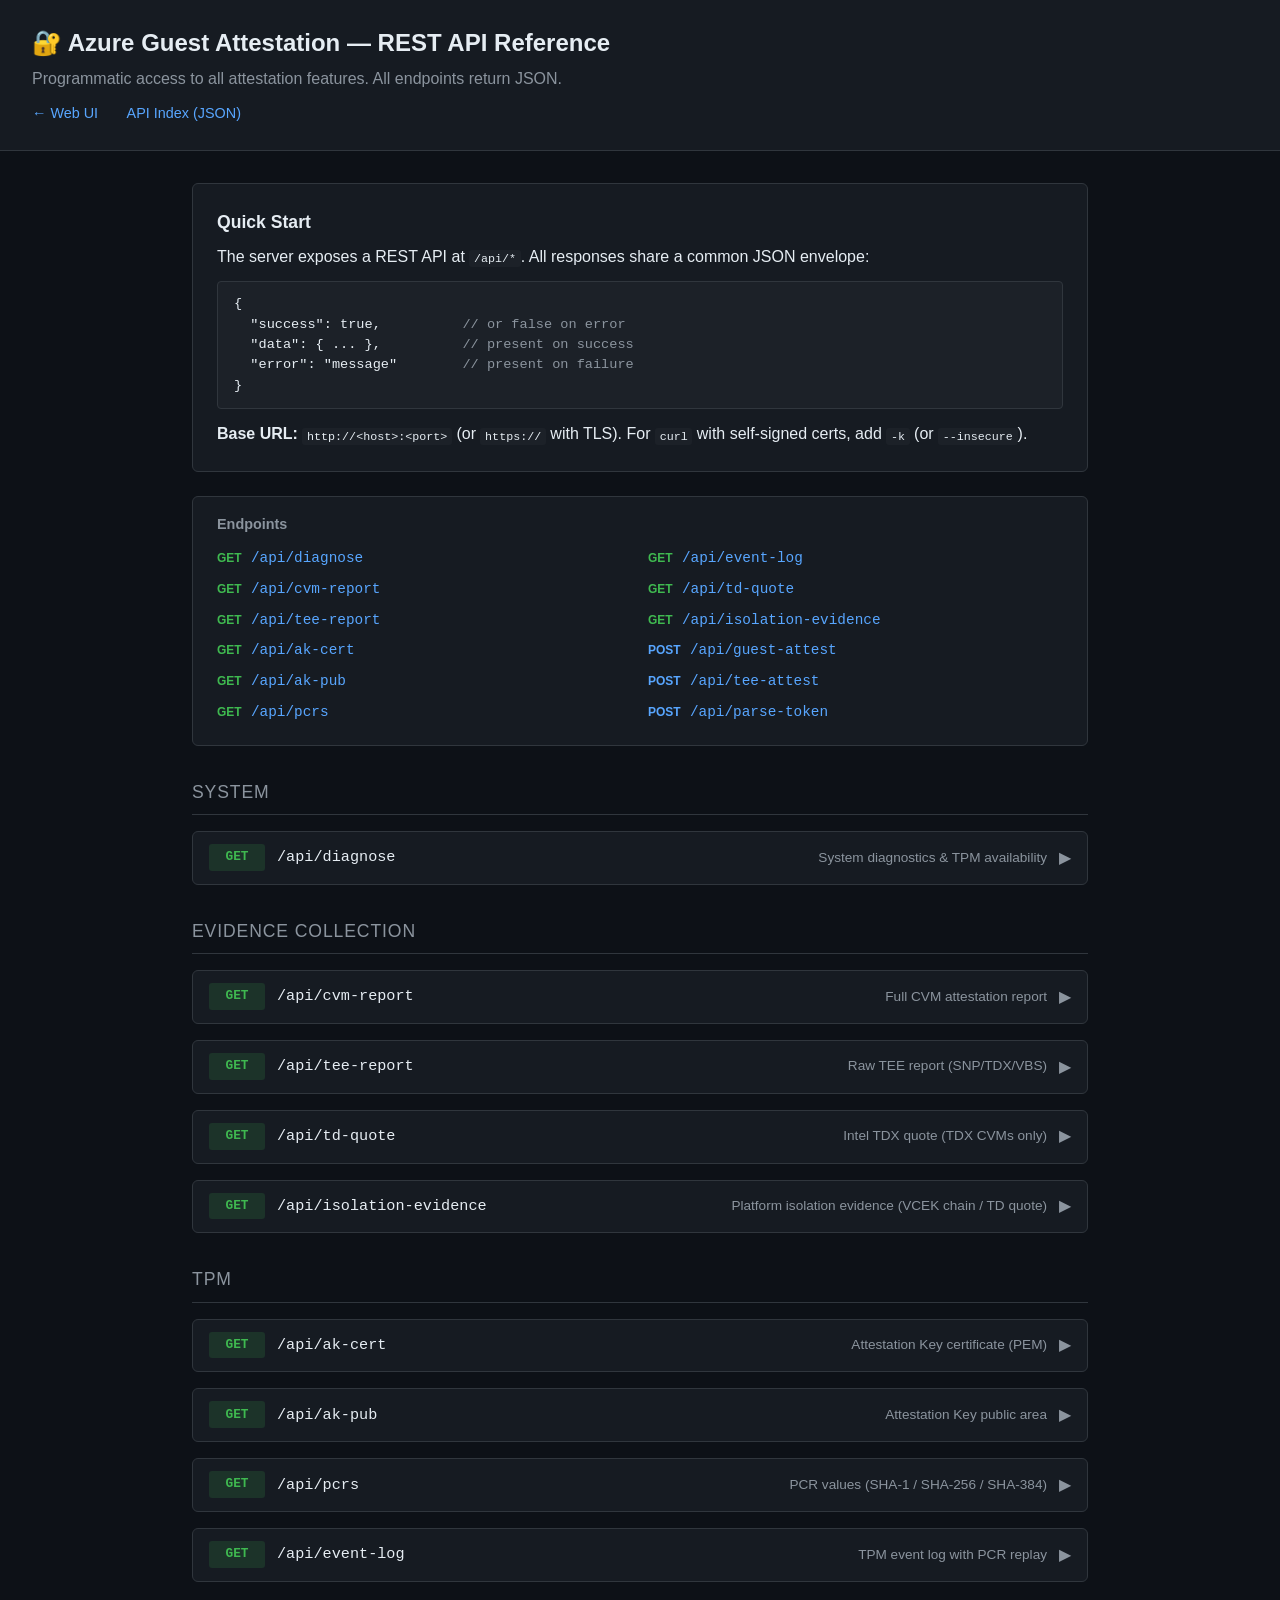
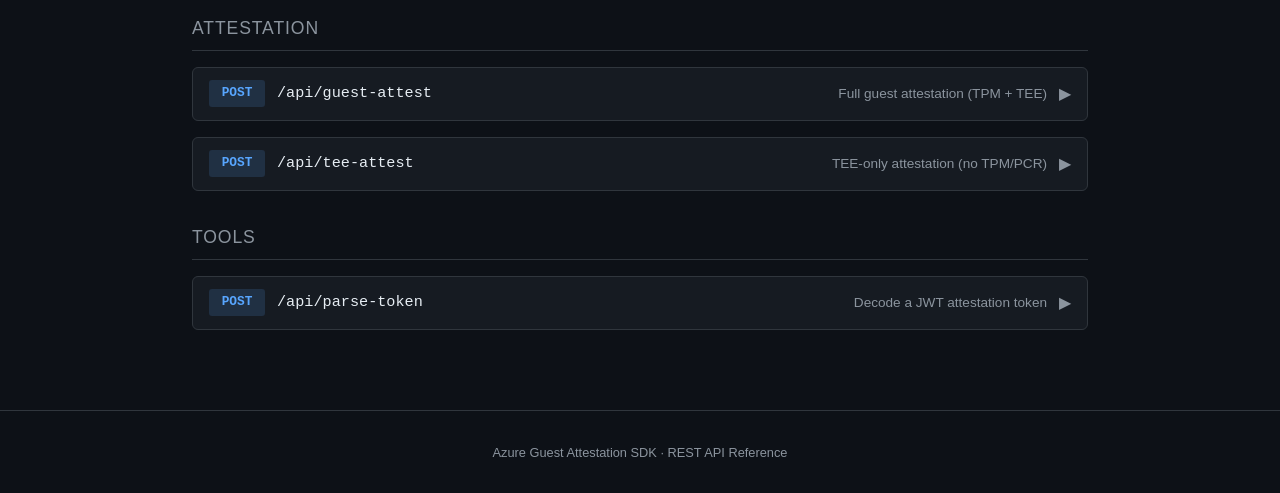
==== tools/azure-guest-attest-web/static/api-docs.html @ a905fb2b "Add web-based attestation tool (azure-guest-attest-web) - Axum-based HTTP/HTTPS server with embedded" ====
<!DOCTYPE html>
<html lang="en">
<head>
    <meta charset="UTF-8">
    <meta name="viewport" content="width=device-width, initial-scale=1.0">
    <title>Azure Guest Attestation — REST API Reference</title>
    <style>
        :root {
            --bg: #0d1117;
            --bg-card: #161b22;
            --bg-code: #1c2128;
            --border: #30363d;
            --text: #e6edf3;
            --text-muted: #8b949e;
            --accent: #58a6ff;
            --accent-green: #3fb950;
            --accent-yellow: #d29922;
            --accent-orange: #f0883e;
            --accent-purple: #bc8cff;
            --method-get: #3fb950;
            --method-post: #58a6ff;
        }
        * { margin: 0; padding: 0; box-sizing: border-box; }
        body {
            font-family: -apple-system, BlinkMacSystemFont, "Segoe UI", Helvetica, Arial, sans-serif;
            background: var(--bg);
            color: var(--text);
            line-height: 1.6;
        }
        header {
            background: var(--bg-card);
            border-bottom: 1px solid var(--border);
            padding: 1.5rem 2rem;
        }
        header h1 { font-size: 1.5rem; }
        header p { color: var(--text-muted); margin-top: 0.25rem; }
        header .links { margin-top: 0.5rem; }
        header .links a {
            color: var(--accent);
            text-decoration: none;
            margin-right: 1.5rem;
            font-size: 0.9rem;
        }
        header .links a:hover { text-decoration: underline; }
        .container { max-width: 960px; margin: 0 auto; padding: 2rem; }
        .section-title {
            font-size: 1.1rem;
            color: var(--text-muted);
            text-transform: uppercase;
            letter-spacing: 0.05em;
            margin: 2rem 0 1rem;
            border-bottom: 1px solid var(--border);
            padding-bottom: 0.5rem;
        }
        .intro {
            background: var(--bg-card);
            border: 1px solid var(--border);
            border-radius: 6px;
            padding: 1.5rem;
            margin-bottom: 1.5rem;
        }
        .intro h2 { font-size: 1.1rem; margin-bottom: 0.5rem; }
        .intro code { background: var(--bg-code); padding: 0.15em 0.4em; border-radius: 3px; font-size: 0.9em; }
        .intro pre {
            background: var(--bg-code);
            border: 1px solid var(--border);
            border-radius: 4px;
            padding: 0.75rem 1rem;
            margin-top: 0.75rem;
            overflow-x: auto;
            font-size: 0.85rem;
            line-height: 1.5;
        }
        .endpoint {
            background: var(--bg-card);
            border: 1px solid var(--border);
            border-radius: 6px;
            margin-bottom: 1rem;
        }
        .endpoint-header {
            display: flex;
            align-items: center;
            gap: 0.75rem;
            padding: 0.75rem 1rem;
            cursor: pointer;
            user-select: none;
            border-bottom: 1px solid transparent;
        }
        .endpoint-header:hover { background: rgba(88,166,255,0.04); }
        .endpoint.open .endpoint-header { border-bottom-color: var(--border); }
        .method {
            font-family: monospace;
            font-weight: 700;
            font-size: 0.8rem;
            padding: 0.2rem 0.5rem;
            border-radius: 3px;
            min-width: 3.5rem;
            text-align: center;
            flex-shrink: 0;
        }
        .method-get { background: rgba(63,185,80,0.15); color: var(--method-get); }
        .method-post { background: rgba(88,166,255,0.15); color: var(--method-post); }
        .endpoint-path {
            font-family: monospace;
            font-size: 0.95rem;
            color: var(--text);
        }
        .endpoint-desc {
            color: var(--text-muted);
            font-size: 0.85rem;
            margin-left: auto;
        }
        .endpoint-arrow {
            color: var(--text-muted);
            transition: transform 0.15s;
            flex-shrink: 0;
        }
        .endpoint.open .endpoint-arrow { transform: rotate(90deg); }
        .endpoint-body {
            display: none;
            padding: 1rem;
        }
        .endpoint.open .endpoint-body { display: block; }
        .endpoint-body p { margin-bottom: 0.75rem; color: var(--text-muted); }
        .endpoint-body h4 {
            font-size: 0.85rem;
            color: var(--accent);
            margin: 1rem 0 0.5rem;
            text-transform: uppercase;
            letter-spacing: 0.04em;
        }
        .endpoint-body h4:first-child { margin-top: 0; }
        .params-table {
            width: 100%;
            border-collapse: collapse;
            font-size: 0.85rem;
            margin-bottom: 0.75rem;
        }
        .params-table th {
            text-align: left;
            padding: 0.4rem 0.6rem;
            border-bottom: 1px solid var(--border);
            color: var(--text-muted);
            font-weight: 600;
        }
        .params-table td {
            padding: 0.4rem 0.6rem;
            border-bottom: 1px solid var(--border);
            vertical-align: top;
        }
        .params-table td:first-child {
            font-family: monospace;
            color: var(--accent-yellow);
            white-space: nowrap;
        }
        .params-table .optional { color: var(--text-muted); font-style: italic; }
        .params-table .type-badge {
            font-family: monospace;
            font-size: 0.8em;
            color: var(--accent-purple);
        }
        pre.curl {
            background: var(--bg-code);
            border: 1px solid var(--border);
            border-radius: 4px;
            padding: 0.75rem 1rem;
            overflow-x: auto;
            font-size: 0.82rem;
            line-height: 1.5;
            position: relative;
        }
        pre.curl .comment { color: var(--text-muted); }
        .response-example {
            background: var(--bg-code);
            border: 1px solid var(--border);
            border-radius: 4px;
            padding: 0.75rem 1rem;
            overflow-x: auto;
            font-size: 0.82rem;
            line-height: 1.5;
        }
        .toc {
            background: var(--bg-card);
            border: 1px solid var(--border);
            border-radius: 6px;
            padding: 1rem 1.5rem;
            margin-bottom: 1.5rem;
        }
        .toc h3 { font-size: 0.9rem; margin-bottom: 0.5rem; color: var(--text-muted); }
        .toc ul { list-style: none; columns: 2; }
        .toc li { margin-bottom: 0.3rem; }
        .toc a {
            color: var(--accent);
            text-decoration: none;
            font-size: 0.9rem;
            font-family: monospace;
        }
        .toc a:hover { text-decoration: underline; }
        .toc .m { font-weight: 700; font-size: 0.75rem; margin-right: 0.3rem; }
        .toc .mg { color: var(--method-get); }
        .toc .mp { color: var(--method-post); }
        footer {
            text-align: center;
            color: var(--text-muted);
            font-size: 0.8rem;
            padding: 2rem;
            border-top: 1px solid var(--border);
            margin-top: 2rem;
        }
        @media (max-width: 640px) {
            .toc ul { columns: 1; }
            .endpoint-desc { display: none; }
        }
    </style>
</head>
<body>
    <header>
        <h1>🔐 Azure Guest Attestation — REST API Reference</h1>
        <p>Programmatic access to all attestation features. All endpoints return JSON.</p>
        <div class="links">
            <a href="/">← Web UI</a>
            <a href="/api">API Index (JSON)</a>
        </div>
    </header>

    <div class="container">
        <div class="intro">
            <h2>Quick Start</h2>
            <p>
                The server exposes a REST API at <code>/api/*</code>.
                All responses share a common JSON envelope:
            </p>
<pre>{
  "success": true,          <span style="color:var(--text-muted)">// or false on error</span>
  "data": { ... },          <span style="color:var(--text-muted)">// present on success</span>
  "error": "message"        <span style="color:var(--text-muted)">// present on failure</span>
}</pre>
            <p style="margin-top:0.75rem">
                <strong>Base URL:</strong> <code>http://&lt;host&gt;:&lt;port&gt;</code> (or <code>https://</code> with TLS).
                For <code>curl</code> with self-signed certs, add <code>-k</code> (or <code>--insecure</code>).
            </p>
        </div>

        <!-- Table of Contents -->
        <div class="toc">
            <h3>Endpoints</h3>
            <ul>
                <li><span class="m mg">GET</span>  <a href="#ep-diagnose">/api/diagnose</a></li>
                <li><span class="m mg">GET</span>  <a href="#ep-cvm-report">/api/cvm-report</a></li>
                <li><span class="m mg">GET</span>  <a href="#ep-tee-report">/api/tee-report</a></li>
                <li><span class="m mg">GET</span>  <a href="#ep-ak-cert">/api/ak-cert</a></li>
                <li><span class="m mg">GET</span>  <a href="#ep-ak-pub">/api/ak-pub</a></li>
                <li><span class="m mg">GET</span>  <a href="#ep-pcrs">/api/pcrs</a></li>
                <li><span class="m mg">GET</span>  <a href="#ep-event-log">/api/event-log</a></li>
                <li><span class="m mg">GET</span>  <a href="#ep-td-quote">/api/td-quote</a></li>
                <li><span class="m mg">GET</span>  <a href="#ep-isolation-evidence">/api/isolation-evidence</a></li>
                <li><span class="m mp">POST</span> <a href="#ep-guest-attest">/api/guest-attest</a></li>
                <li><span class="m mp">POST</span> <a href="#ep-tee-attest">/api/tee-attest</a></li>
                <li><span class="m mp">POST</span> <a href="#ep-parse-token">/api/parse-token</a></li>
            </ul>
        </div>

        <!-- ============================================================ -->
        <div class="section-title">System</div>

        <div class="endpoint" id="ep-diagnose">
            <div class="endpoint-header" onclick="toggle(this)">
                <span class="method method-get">GET</span>
                <span class="endpoint-path">/api/diagnose</span>
                <span class="endpoint-desc">System diagnostics &amp; TPM availability</span>
                <span class="endpoint-arrow">▶</span>
            </div>
            <div class="endpoint-body">
                <p>Check OS platform, TPM availability, and CVM type detection. No parameters required.</p>
                <h4>Example</h4>
<pre class="curl"><span class="comment"># curl</span>
curl -s http://localhost:8080/api/diagnose | jq .

<span class="comment"># PowerShell</span>
Invoke-RestMethod http://localhost:8080/api/diagnose | ConvertTo-Json</pre>
                <h4>Response</h4>
<pre class="response-example">{
  "success": true,
  "data": {
    "os": "linux",
    "arch": "x86_64",
    "tpm_available": true,
    "tpm_status": "TPM opened successfully",
    "cvm_type": "SnpVmReport"
  }
}</pre>
            </div>
        </div>

        <!-- ============================================================ -->
        <div class="section-title">Evidence Collection</div>

        <div class="endpoint" id="ep-cvm-report">
            <div class="endpoint-header" onclick="toggle(this)">
                <span class="method method-get">GET</span>
                <span class="endpoint-path">/api/cvm-report</span>
                <span class="endpoint-desc">Full CVM attestation report</span>
                <span class="endpoint-arrow">▶</span>
            </div>
            <div class="endpoint-body">
                <p>Fetch the full CVM attestation report from the TPM NV index: report header, TEE report (SNP/TDX/VBS), and runtime claims.</p>
                <h4>Query Parameters</h4>
                <table class="params-table">
                    <tr><th>Name</th><th>Type</th><th>Description</th></tr>
                    <tr>
                        <td>user_data</td>
                        <td><span class="type-badge">string</span></td>
                        <td class="optional">Optional. Formats: <code>hex:deadbeef</code>, <code>utf8:hello</code>, or raw hex string. ≤64 bytes.</td>
                    </tr>
                </table>
                <h4>Example</h4>
<pre class="curl"><span class="comment"># Without user data</span>
curl -s http://localhost:8080/api/cvm-report | jq .

<span class="comment"># With hex user data</span>
curl -s "http://localhost:8080/api/cvm-report?user_data=hex:deadbeef" | jq .

<span class="comment"># With UTF-8 user data</span>
curl -s "http://localhost:8080/api/cvm-report?user_data=utf8:hello" | jq .</pre>
                <h4>Response Fields</h4>
                <table class="params-table">
                    <tr><th>Field</th><th>Type</th><th>Description</th></tr>
                    <tr><td>report_header</td><td><span class="type-badge">object</span></td><td>Signature, version, size, request type, status</td></tr>
                    <tr><td>runtime_claims_header</td><td><span class="type-badge">object</span></td><td>Data size, version, report type, hash type</td></tr>
                    <tr><td>tee_report_pretty</td><td><span class="type-badge">string</span></td><td>Human-readable TEE report fields</td></tr>
                    <tr><td>tee_report_hex</td><td><span class="type-badge">string</span></td><td>Raw TEE report as hex</td></tr>
                    <tr><td>runtime_claims</td><td><span class="type-badge">object</span></td><td>Parsed runtime claims JSON (if present)</td></tr>
                </table>
            </div>
        </div>

        <div class="endpoint" id="ep-tee-report">
            <div class="endpoint-header" onclick="toggle(this)">
                <span class="method method-get">GET</span>
                <span class="endpoint-path">/api/tee-report</span>
                <span class="endpoint-desc">Raw TEE report (SNP/TDX/VBS)</span>
                <span class="endpoint-arrow">▶</span>
            </div>
            <div class="endpoint-body">
                <p>Fetch and parse the raw TEE-specific report. Returns parsed fields and hex encoding.</p>
                <h4>Query Parameters</h4>
                <table class="params-table">
                    <tr><th>Name</th><th>Type</th><th>Description</th></tr>
                    <tr>
                        <td>user_data</td>
                        <td><span class="type-badge">string</span></td>
                        <td class="optional">Optional. Same format as /api/cvm-report.</td>
                    </tr>
                </table>
                <h4>Example</h4>
<pre class="curl">curl -s http://localhost:8080/api/tee-report | jq .data.pretty</pre>
                <h4>Response Fields</h4>
                <table class="params-table">
                    <tr><th>Field</th><th>Type</th><th>Description</th></tr>
                    <tr><td>report_type</td><td><span class="type-badge">string</span></td><td>"SnpVmReport", "TdxVmReport", or "VbsVmReport"</td></tr>
                    <tr><td>raw_hex</td><td><span class="type-badge">string</span></td><td>Raw report bytes as hex</td></tr>
                    <tr><td>size_bytes</td><td><span class="type-badge">number</span></td><td>Report size in bytes</td></tr>
                    <tr><td>pretty</td><td><span class="type-badge">string</span></td><td>Human-readable parsed fields</td></tr>
                </table>
            </div>
        </div>

        <div class="endpoint" id="ep-td-quote">
            <div class="endpoint-header" onclick="toggle(this)">
                <span class="method method-get">GET</span>
                <span class="endpoint-path">/api/td-quote</span>
                <span class="endpoint-desc">Intel TDX quote (TDX CVMs only)</span>
                <span class="endpoint-arrow">▶</span>
            </div>
            <div class="endpoint-body">
                <p>Fetch and parse an Intel TDX quote from the platform via IMDS. Only available on TDX CVMs.</p>
                <h4>Example</h4>
<pre class="curl">curl -s http://localhost:8080/api/td-quote | jq .</pre>
                <h4>Response Fields</h4>
                <table class="params-table">
                    <tr><th>Field</th><th>Type</th><th>Description</th></tr>
                    <tr><td>hex</td><td><span class="type-badge">string</span></td><td>Quote bytes as hex</td></tr>
                    <tr><td>base64</td><td><span class="type-badge">string</span></td><td>Quote bytes as base64</td></tr>
                    <tr><td>size_bytes</td><td><span class="type-badge">number</span></td><td>Quote size</td></tr>
                    <tr><td>pretty</td><td><span class="type-badge">string</span></td><td>Parsed quote fields (if parseable)</td></tr>
                </table>
            </div>
        </div>

        <div class="endpoint" id="ep-isolation-evidence">
            <div class="endpoint-header" onclick="toggle(this)">
                <span class="method method-get">GET</span>
                <span class="endpoint-path">/api/isolation-evidence</span>
                <span class="endpoint-desc">Platform isolation evidence (VCEK chain / TD quote)</span>
                <span class="endpoint-arrow">▶</span>
            </div>
            <div class="endpoint-body">
                <p>Fetch platform isolation evidence: VCEK certificate chain (SNP) or TD Quote (TDX). Used by attestation providers to verify the TEE.</p>
                <h4>Example</h4>
<pre class="curl">curl -s http://localhost:8080/api/isolation-evidence | jq .data.type</pre>
                <h4>Response Fields</h4>
                <table class="params-table">
                    <tr><th>Field</th><th>Type</th><th>Description</th></tr>
                    <tr><td>type</td><td><span class="type-badge">string</span></td><td>"SNP VCEK Chain" or "TDX TD Quote"</td></tr>
                    <tr><td>hex</td><td><span class="type-badge">string</span></td><td>Evidence bytes as hex</td></tr>
                    <tr><td>base64</td><td><span class="type-badge">string</span></td><td>Evidence bytes as base64</td></tr>
                    <tr><td>size_bytes</td><td><span class="type-badge">number</span></td><td>Evidence size</td></tr>
                </table>
            </div>
        </div>

        <!-- ============================================================ -->
        <div class="section-title">TPM</div>

        <div class="endpoint" id="ep-ak-cert">
            <div class="endpoint-header" onclick="toggle(this)">
                <span class="method method-get">GET</span>
                <span class="endpoint-path">/api/ak-cert</span>
                <span class="endpoint-desc">Attestation Key certificate (PEM)</span>
                <span class="endpoint-arrow">▶</span>
            </div>
            <div class="endpoint-body">
                <p>Fetch the Attestation Key certificate from the TPM NV index. Returns PEM and base64 encodings.</p>
                <h4>Example</h4>
<pre class="curl"><span class="comment"># Get full JSON</span>
curl -s http://localhost:8080/api/ak-cert | jq .

<span class="comment"># Save PEM to file</span>
curl -s http://localhost:8080/api/ak-cert | jq -r .data.pem &gt; ak-cert.pem

<span class="comment"># Inspect with openssl</span>
curl -s http://localhost:8080/api/ak-cert | jq -r .data.pem | openssl x509 -text -noout</pre>
                <h4>Response Fields</h4>
                <table class="params-table">
                    <tr><th>Field</th><th>Type</th><th>Description</th></tr>
                    <tr><td>pem</td><td><span class="type-badge">string</span></td><td>Certificate in PEM format</td></tr>
                    <tr><td>base64</td><td><span class="type-badge">string</span></td><td>DER bytes as base64</td></tr>
                    <tr><td>size_bytes</td><td><span class="type-badge">number</span></td><td>DER certificate size</td></tr>
                </table>
            </div>
        </div>

        <div class="endpoint" id="ep-ak-pub">
            <div class="endpoint-header" onclick="toggle(this)">
                <span class="method method-get">GET</span>
                <span class="endpoint-path">/api/ak-pub</span>
                <span class="endpoint-desc">Attestation Key public area</span>
                <span class="endpoint-arrow">▶</span>
            </div>
            <div class="endpoint-body">
                <p>Fetch the Attestation Key public area (TPM2B_PUBLIC) from the TPM.</p>
                <h4>Example</h4>
<pre class="curl">curl -s http://localhost:8080/api/ak-pub | jq .data</pre>
                <h4>Response Fields</h4>
                <table class="params-table">
                    <tr><th>Field</th><th>Type</th><th>Description</th></tr>
                    <tr><td>hex</td><td><span class="type-badge">string</span></td><td>Public area bytes as hex</td></tr>
                    <tr><td>size_bytes</td><td><span class="type-badge">number</span></td><td>Public area size</td></tr>
                </table>
            </div>
        </div>

        <div class="endpoint" id="ep-pcrs">
            <div class="endpoint-header" onclick="toggle(this)">
                <span class="method method-get">GET</span>
                <span class="endpoint-path">/api/pcrs</span>
                <span class="endpoint-desc">PCR values (SHA-1 / SHA-256 / SHA-384)</span>
                <span class="endpoint-arrow">▶</span>
            </div>
            <div class="endpoint-body">
                <p>Read Platform Configuration Register values from the TPM across all available hash banks.</p>
                <h4>Query Parameters</h4>
                <table class="params-table">
                    <tr><th>Name</th><th>Type</th><th>Description</th></tr>
                    <tr>
                        <td>indices</td>
                        <td><span class="type-badge">string</span></td>
                        <td class="optional">Optional. Comma-separated PCR indices. Default: 0-23.</td>
                    </tr>
                </table>
                <h4>Example</h4>
<pre class="curl"><span class="comment"># All PCRs</span>
curl -s http://localhost:8080/api/pcrs | jq .

<span class="comment"># Specific PCRs</span>
curl -s "http://localhost:8080/api/pcrs?indices=0,1,4,7" | jq .

<span class="comment"># Just SHA-256 bank</span>
curl -s http://localhost:8080/api/pcrs | jq '.data.banks["SHA-256"]'</pre>
                <h4>Response Fields</h4>
                <table class="params-table">
                    <tr><th>Field</th><th>Type</th><th>Description</th></tr>
                    <tr><td>banks</td><td><span class="type-badge">object</span></td><td>Map of hash algorithm → { "PCR[i]": "hex_digest" }</td></tr>
                    <tr><td>notes</td><td><span class="type-badge">string[]</span></td><td>Errors for unsupported banks (if any)</td></tr>
                </table>
            </div>
        </div>

        <div class="endpoint" id="ep-event-log">
            <div class="endpoint-header" onclick="toggle(this)">
                <span class="method method-get">GET</span>
                <span class="endpoint-path">/api/event-log</span>
                <span class="endpoint-desc">TPM event log with PCR replay</span>
                <span class="endpoint-arrow">▶</span>
            </div>
            <div class="endpoint-body">
                <p>Parse the platform TPM event log and replay PCR values. Reads from standard OS locations
                   (<code>/sys/kernel/security/tpm0/binary_bios_measurements</code> on Linux,
                    <code>C:\Windows\Logs\MeasuredBoot\*.log</code> on Windows).</p>
                <h4>Example</h4>
<pre class="curl"><span class="comment"># Full log</span>
curl -s http://localhost:8080/api/event-log | jq .

<span class="comment"># Event count only</span>
curl -s http://localhost:8080/api/event-log | jq .data.event_count

<span class="comment"># Replayed PCR values</span>
curl -s http://localhost:8080/api/event-log | jq .data.replayed_pcrs_sha256</pre>
                <h4>Response Fields</h4>
                <table class="params-table">
                    <tr><th>Field</th><th>Type</th><th>Description</th></tr>
                    <tr><td>event_count</td><td><span class="type-badge">number</span></td><td>Total events parsed</td></tr>
                    <tr><td>events</td><td><span class="type-badge">array</span></td><td>Array of { pcr_index, event_type, event_type_name, digest_hex, event_data_size }</td></tr>
                    <tr><td>replayed_pcrs_sha256</td><td><span class="type-badge">object</span></td><td>PCR values replayed from events using SHA-256</td></tr>
                </table>
            </div>
        </div>

        <!-- ============================================================ -->
        <div class="section-title">Attestation</div>

        <div class="endpoint" id="ep-guest-attest">
            <div class="endpoint-header" onclick="toggle(this)">
                <span class="method method-post">POST</span>
                <span class="endpoint-path">/api/guest-attest</span>
                <span class="endpoint-desc">Full guest attestation (TPM + TEE)</span>
                <span class="endpoint-arrow">▶</span>
            </div>
            <div class="endpoint-body">
                <p>Perform full guest attestation: collect CVM + device evidence, build an attestation report, and submit to a provider.
                   Returns a JWT token (MAA) or echo (loopback).</p>
                <h4>Request Body (JSON)</h4>
                <table class="params-table">
                    <tr><th>Field</th><th>Type</th><th>Default</th><th>Description</th></tr>
                    <tr>
                        <td>provider</td>
                        <td><span class="type-badge">string</span></td>
                        <td><code>"loopback"</code></td>
                        <td><code>"loopback"</code> (echo) or <code>"maa"</code> (Azure Attestation)</td>
                    </tr>
                    <tr>
                        <td>endpoint</td>
                        <td><span class="type-badge">string</span></td>
                        <td class="optional">—</td>
                        <td>MAA endpoint URL (required when provider is <code>"maa"</code>)</td>
                    </tr>
                    <tr>
                        <td>client_payload</td>
                        <td><span class="type-badge">string</span></td>
                        <td class="optional">—</td>
                        <td>Optional JSON string of key-value pairs</td>
                    </tr>
                    <tr>
                        <td>pcr_indices</td>
                        <td><span class="type-badge">number[]</span></td>
                        <td class="optional">OS default</td>
                        <td>PCR indices to include in attestation</td>
                    </tr>
                    <tr>
                        <td>decode_token</td>
                        <td><span class="type-badge">boolean</span></td>
                        <td><code>false</code></td>
                        <td>Decode the returned JWT and include header/payload</td>
                    </tr>
                </table>
                <h4>Example</h4>
<pre class="curl"><span class="comment"># Loopback (echo) — for testing</span>
curl -s -X POST http://localhost:8080/api/guest-attest \
  -H "Content-Type: application/json" \
  -d '{"provider":"loopback","decode_token":true}' | jq .

<span class="comment"># MAA attestation</span>
curl -s -X POST http://localhost:8080/api/guest-attest \
  -H "Content-Type: application/json" \
  -d '{
    "provider": "maa",
    "endpoint": "https://sharedweu.weu.attest.azure.net",
    "decode_token": true
  }' | jq .

<span class="comment"># PowerShell</span>
$body = @{
    provider = "maa"
    endpoint = "https://sharedweu.weu.attest.azure.net"
    decode_token = $true
} | ConvertTo-Json
Invoke-RestMethod -Method Post -Uri http://localhost:8080/api/guest-attest `
  -ContentType "application/json" -Body $body | ConvertTo-Json -Depth 10</pre>
                <h4>Response Fields</h4>
                <table class="params-table">
                    <tr><th>Field</th><th>Type</th><th>Description</th></tr>
                    <tr><td>pcrs</td><td><span class="type-badge">object</span></td><td>PCR values included in the attestation</td></tr>
                    <tr><td>request_json</td><td><span class="type-badge">string</span></td><td>Raw JSON request sent to the provider</td></tr>
                    <tr><td>encoded_request</td><td><span class="type-badge">string</span></td><td>Base64-encoded request</td></tr>
                    <tr><td>token</td><td><span class="type-badge">string</span></td><td>JWT token returned by the provider</td></tr>
                    <tr><td>decrypted</td><td><span class="type-badge">boolean</span></td><td>Whether the token was decrypted from JWE envelope</td></tr>
                    <tr><td>token_header</td><td><span class="type-badge">object</span></td><td>Decoded JWT header (when decode_token=true)</td></tr>
                    <tr><td>token_payload</td><td><span class="type-badge">object</span></td><td>Decoded JWT payload / claims (when decode_token=true)</td></tr>
                </table>
            </div>
        </div>

        <div class="endpoint" id="ep-tee-attest">
            <div class="endpoint-header" onclick="toggle(this)">
                <span class="method method-post">POST</span>
                <span class="endpoint-path">/api/tee-attest</span>
                <span class="endpoint-desc">TEE-only attestation (no TPM/PCR)</span>
                <span class="endpoint-arrow">▶</span>
            </div>
            <div class="endpoint-body">
                <p>Perform TEE-only platform attestation without TPM/PCR evidence.
                   Sends SNP report + VCEK chain or TDX quote directly to an MAA platform endpoint.</p>
                <h4>Request Body (JSON)</h4>
                <table class="params-table">
                    <tr><th>Field</th><th>Type</th><th>Default</th><th>Description</th></tr>
                    <tr>
                        <td>endpoint</td>
                        <td><span class="type-badge">string</span></td>
                        <td><code>"https://sharedweu..."</code></td>
                        <td>MAA platform endpoint URL</td>
                    </tr>
                    <tr>
                        <td>decode_token</td>
                        <td><span class="type-badge">boolean</span></td>
                        <td><code>false</code></td>
                        <td>Decode the returned JWT</td>
                    </tr>
                </table>
                <h4>Example</h4>
<pre class="curl">curl -s -X POST http://localhost:8080/api/tee-attest \
  -H "Content-Type: application/json" \
  -d '{
    "endpoint": "https://sharedweu.weu.attest.azure.net",
    "decode_token": true
  }' | jq .</pre>
                <h4>Response Fields</h4>
                <table class="params-table">
                    <tr><th>Field</th><th>Type</th><th>Description</th></tr>
                    <tr><td>request_json</td><td><span class="type-badge">string</span></td><td>Raw JSON request sent to MAA</td></tr>
                    <tr><td>token</td><td><span class="type-badge">string</span></td><td>JWT token returned by MAA</td></tr>
                    <tr><td>token_header</td><td><span class="type-badge">object</span></td><td>Decoded JWT header</td></tr>
                    <tr><td>token_payload</td><td><span class="type-badge">object</span></td><td>Decoded JWT payload / claims</td></tr>
                </table>
            </div>
        </div>

        <!-- ============================================================ -->
        <div class="section-title">Tools</div>

        <div class="endpoint" id="ep-parse-token">
            <div class="endpoint-header" onclick="toggle(this)">
                <span class="method method-post">POST</span>
                <span class="endpoint-path">/api/parse-token</span>
                <span class="endpoint-desc">Decode a JWT attestation token</span>
                <span class="endpoint-arrow">▶</span>
            </div>
            <div class="endpoint-body">
                <p>Decode a JWT attestation token into its header and payload. No TPM required — pure parsing.
                   Useful for inspecting tokens obtained from other sources.</p>
                <h4>Request Body (JSON)</h4>
                <table class="params-table">
                    <tr><th>Field</th><th>Type</th><th>Description</th></tr>
                    <tr>
                        <td>token</td>
                        <td><span class="type-badge">string</span></td>
                        <td>The JWT string to decode (required)</td>
                    </tr>
                </table>
                <h4>Example</h4>
<pre class="curl">curl -s -X POST http://localhost:8080/api/parse-token \
  -H "Content-Type: application/json" \
  -d '{"token":"eyJhbGciOi..."}' | jq .</pre>
                <h4>Response Fields</h4>
                <table class="params-table">
                    <tr><th>Field</th><th>Type</th><th>Description</th></tr>
                    <tr><td>header</td><td><span class="type-badge">object</span></td><td>JWT header (alg, kid, typ, …)</td></tr>
                    <tr><td>payload</td><td><span class="type-badge">object</span></td><td>JWT payload / claims</td></tr>
                </table>
            </div>
        </div>
    </div>

    <footer>
        Azure Guest Attestation SDK · REST API Reference
    </footer>

    <script>
    function toggle(header) {
        header.closest('.endpoint').classList.toggle('open');
    }
    // Open endpoint if navigated via anchor
    const hash = window.location.hash;
    if (hash) {
        const el = document.querySelector(hash);
        if (el && el.classList.contains('endpoint')) el.classList.add('open');
    }
    </script>
</body>
</html>
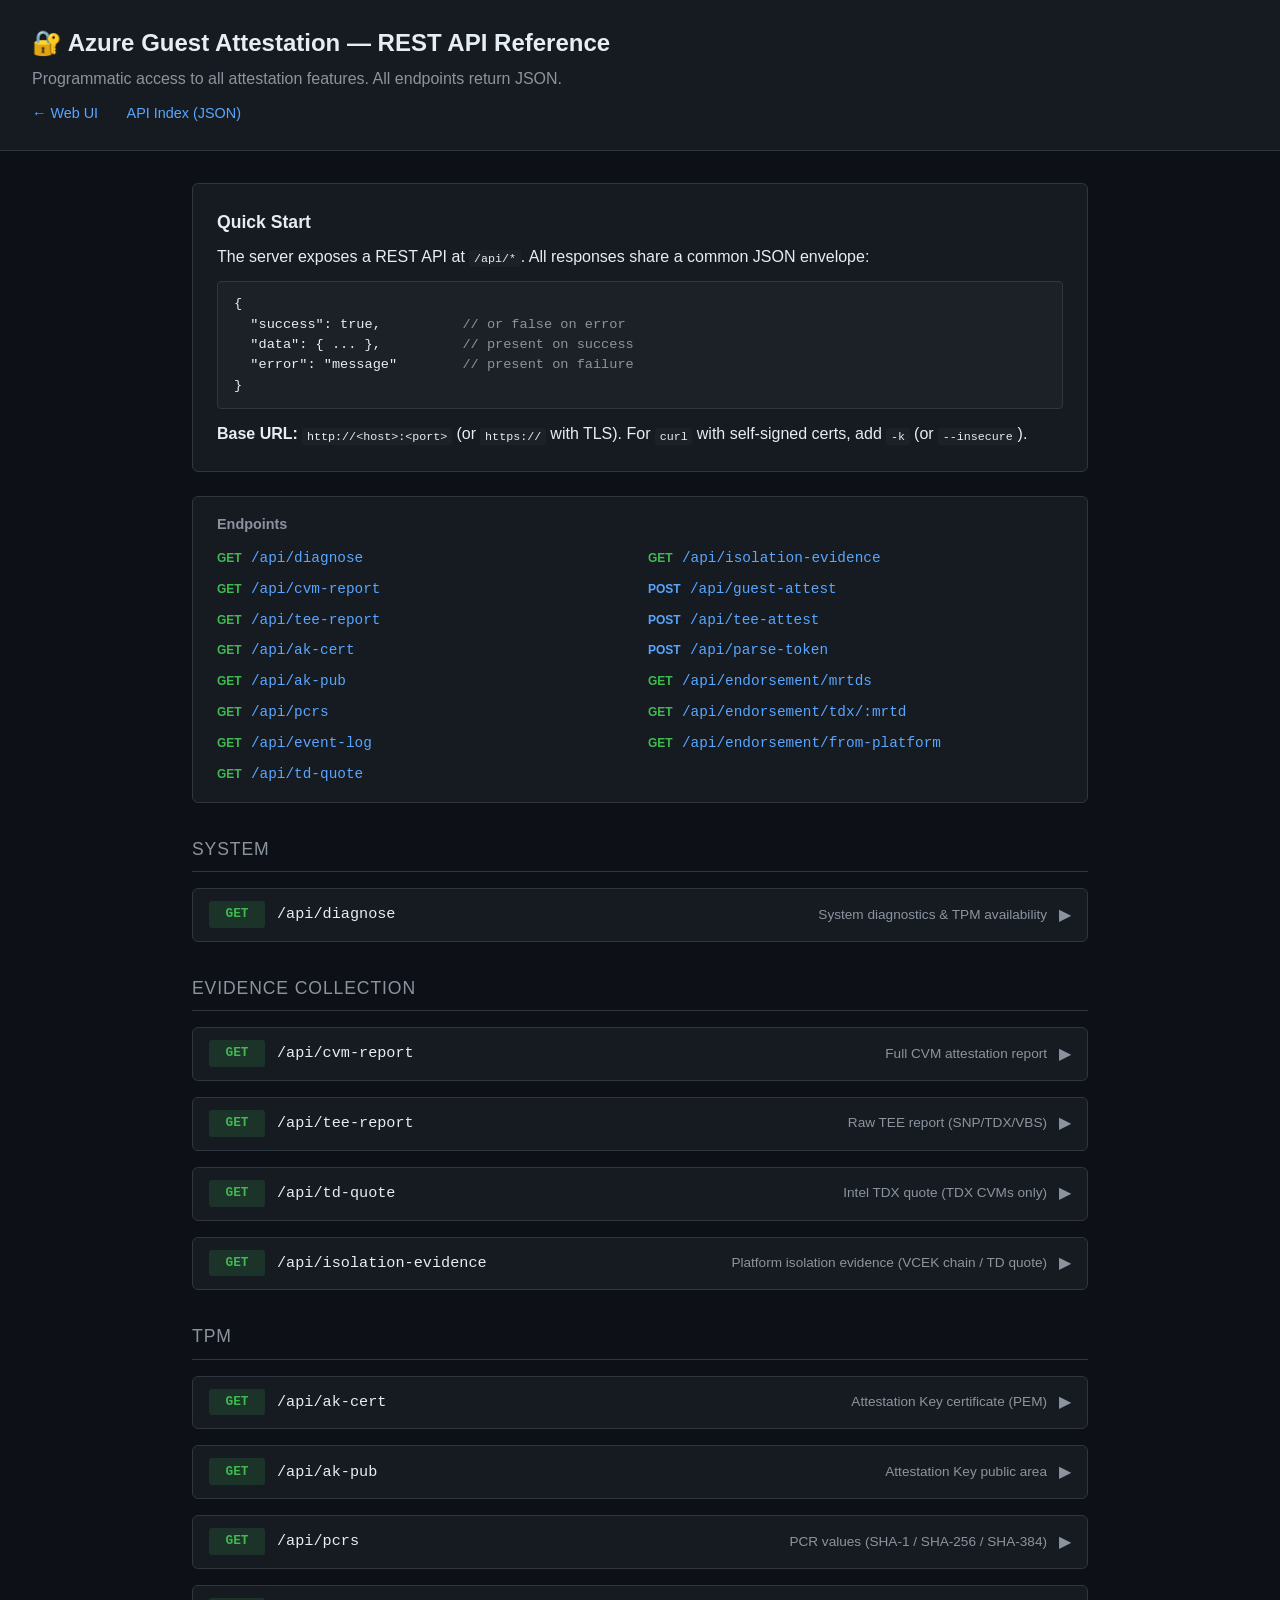
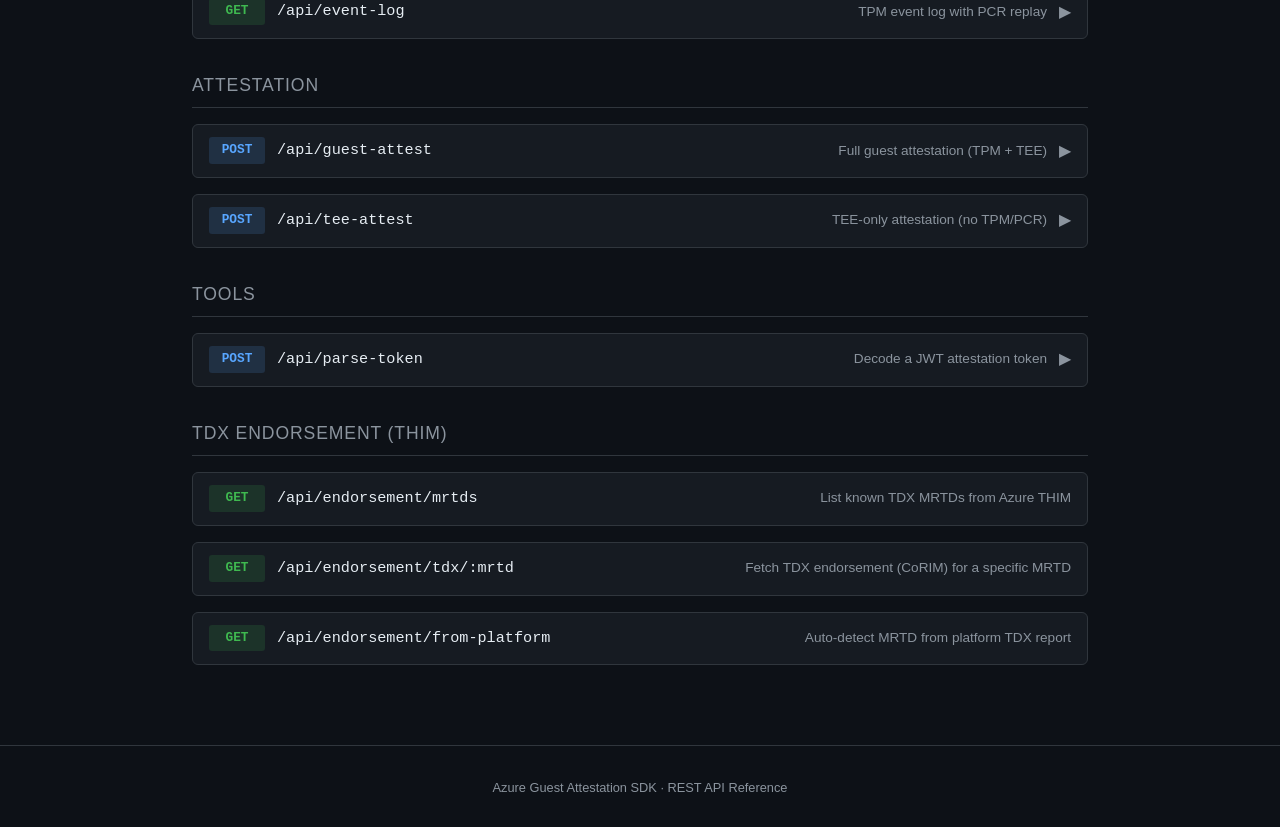
==== commit d0a2f680: "feat: add endorsement UI to web app - Add 'TDX Endorsement' nav section and panel to index.html   - " ====
--- a/tools/azure-guest-attest-web/static/api-docs.html
+++ b/tools/azure-guest-attest-web/static/api-docs.html
@@ -257,6 +257,9 @@
                 <li><span class="m mp">POST</span> <a href="#ep-guest-attest">/api/guest-attest</a></li>
                 <li><span class="m mp">POST</span> <a href="#ep-tee-attest">/api/tee-attest</a></li>
                 <li><span class="m mp">POST</span> <a href="#ep-parse-token">/api/parse-token</a></li>
+                <li><span class="m mg">GET</span>  <a href="#ep-endorsement-mrtds">/api/endorsement/mrtds</a></li>
+                <li><span class="m mg">GET</span>  <a href="#ep-endorsement-tdx">/api/endorsement/tdx/:mrtd</a></li>
+                <li><span class="m mg">GET</span>  <a href="#ep-endorsement-platform">/api/endorsement/from-platform</a></li>
             </ul>
         </div>
 
@@ -688,6 +691,88 @@
                 </table>
             </div>
         </div>
+
+        <!-- ============================================================ -->
+        <div class="section-title">TDX Endorsement (THIM)</div>
+
+        <div class="endpoint" id="ep-endorsement-mrtds">
+            <div class="endpoint-header" onclick="toggle(this)">
+                <span class="method method-get">GET</span>
+                <span class="endpoint-path">/api/endorsement/mrtds</span>
+                <span class="endpoint-desc">List known TDX MRTDs from Azure THIM</span>
+            </div>
+            <div class="endpoint-body">
+                <p>Queries the Azure Trusted Hardware Identity Management (THIM) service for all known endorsed TDX MRTD values (SHA-384 measurement hashes).</p>
+                <h4>Query Parameters</h4>
+                <table class="params-table">
+                    <tr><th>Param</th><th>Type</th><th>Description</th></tr>
+                    <tr><td>region</td><td><span class="type-badge">string</span></td><td>Azure region (default: <code>westus</code>)</td></tr>
+                </table>
+<pre class="curl">curl -s http://localhost:8080/api/endorsement/mrtds | jq .
+curl -s http://localhost:8080/api/endorsement/mrtds?region=eastus | jq .</pre>
+                <h4>Response Fields</h4>
+                <table class="params-table">
+                    <tr><th>Field</th><th>Type</th><th>Description</th></tr>
+                    <tr><td>count</td><td><span class="type-badge">number</span></td><td>Number of MRTDs returned</td></tr>
+                    <tr><td>mrtds</td><td><span class="type-badge">string[]</span></td><td>Array of uppercase hex MRTD values (96 chars each)</td></tr>
+                </table>
+            </div>
+        </div>
+
+        <div class="endpoint" id="ep-endorsement-tdx">
+            <div class="endpoint-header" onclick="toggle(this)">
+                <span class="method method-get">GET</span>
+                <span class="endpoint-path">/api/endorsement/tdx/:mrtd</span>
+                <span class="endpoint-desc">Fetch TDX endorsement (CoRIM) for a specific MRTD</span>
+            </div>
+            <div class="endpoint-body">
+                <p>Fetches the COSE/CoRIM endorsement binary for a specific MRTD value from THIM. The response includes the base64-encoded endorsement payload.</p>
+                <h4>Path Parameters</h4>
+                <table class="params-table">
+                    <tr><th>Param</th><th>Type</th><th>Description</th></tr>
+                    <tr><td>mrtd</td><td><span class="type-badge">string</span></td><td>96-character uppercase hex MRTD value</td></tr>
+                </table>
+                <h4>Query Parameters</h4>
+                <table class="params-table">
+                    <tr><th>Param</th><th>Type</th><th>Description</th></tr>
+                    <tr><td>region</td><td><span class="type-badge">string</span></td><td>Azure region (default: <code>westus</code>)</td></tr>
+                </table>
+<pre class="curl">curl -s http://localhost:8080/api/endorsement/tdx/6954FB6A...E37E8 | jq .</pre>
+                <h4>Response Fields</h4>
+                <table class="params-table">
+                    <tr><th>Field</th><th>Type</th><th>Description</th></tr>
+                    <tr><td>mrtd</td><td><span class="type-badge">string</span></td><td>The MRTD value (uppercase hex)</td></tr>
+                    <tr><td>content_type</td><td><span class="type-badge">string</span></td><td>Content type from THIM (e.g. <code>application/cose</code>)</td></tr>
+                    <tr><td>size_bytes</td><td><span class="type-badge">number</span></td><td>Size of the endorsement payload</td></tr>
+                    <tr><td>base64</td><td><span class="type-badge">string</span></td><td>Base64-encoded endorsement binary</td></tr>
+                </table>
+            </div>
+        </div>
+
+        <div class="endpoint" id="ep-endorsement-platform">
+            <div class="endpoint-header" onclick="toggle(this)">
+                <span class="method method-get">GET</span>
+                <span class="endpoint-path">/api/endorsement/from-platform</span>
+                <span class="endpoint-desc">Auto-detect MRTD from platform TDX report</span>
+            </div>
+            <div class="endpoint-body">
+                <p>Reads the TDX report from the platform TPM, extracts the <code>mr_td</code> field, and fetches the corresponding endorsement from THIM. Only works on TDX CVMs.</p>
+                <h4>Query Parameters</h4>
+                <table class="params-table">
+                    <tr><th>Param</th><th>Type</th><th>Description</th></tr>
+                    <tr><td>region</td><td><span class="type-badge">string</span></td><td>Azure region (default: <code>westus</code>)</td></tr>
+                </table>
+<pre class="curl">curl -s http://localhost:8080/api/endorsement/from-platform | jq .</pre>
+                <h4>Response Fields</h4>
+                <table class="params-table">
+                    <tr><th>Field</th><th>Type</th><th>Description</th></tr>
+                    <tr><td>mrtd</td><td><span class="type-badge">string</span></td><td>Extracted MRTD from the platform report</td></tr>
+                    <tr><td>content_type</td><td><span class="type-badge">string</span></td><td>Content type from THIM</td></tr>
+                    <tr><td>size_bytes</td><td><span class="type-badge">number</span></td><td>Size of the endorsement payload</td></tr>
+                    <tr><td>base64</td><td><span class="type-badge">string</span></td><td>Base64-encoded endorsement binary</td></tr>
+                </table>
+            </div>
+        </div>
     </div>
 
     <footer>
